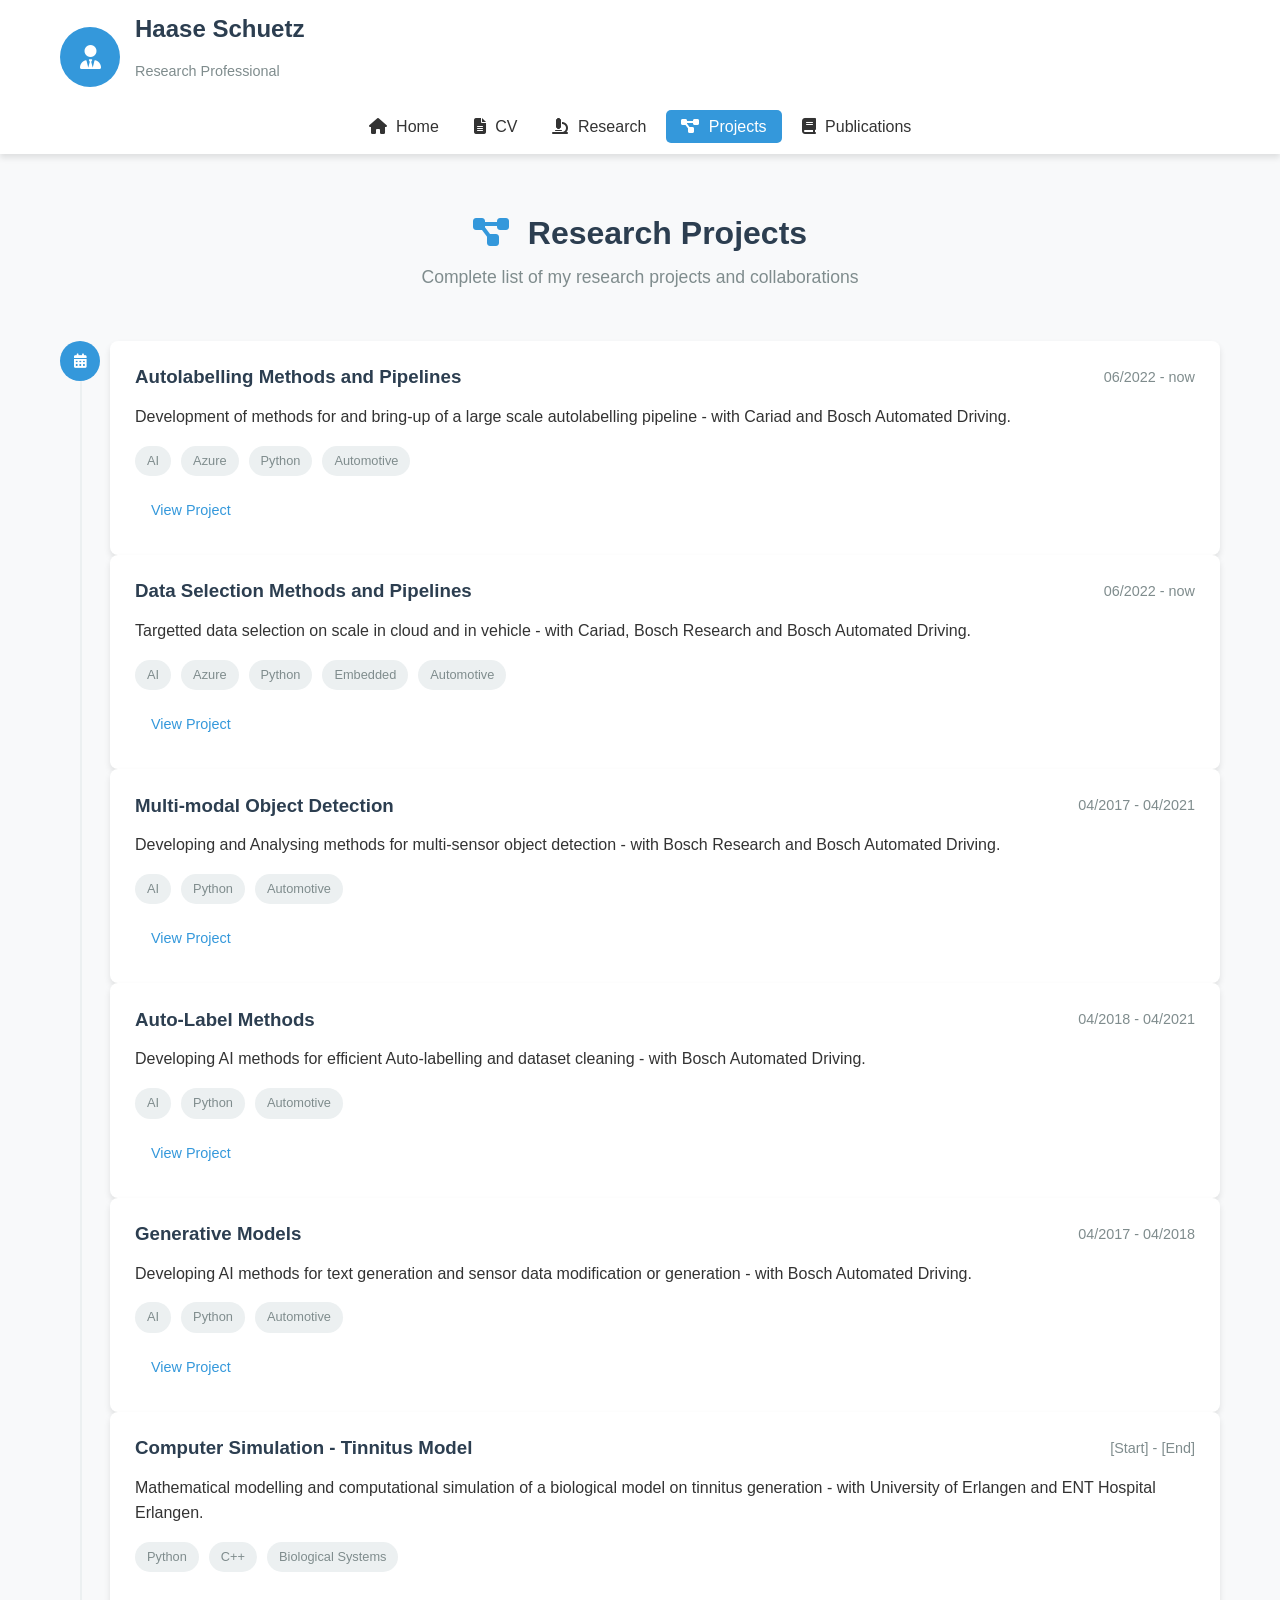
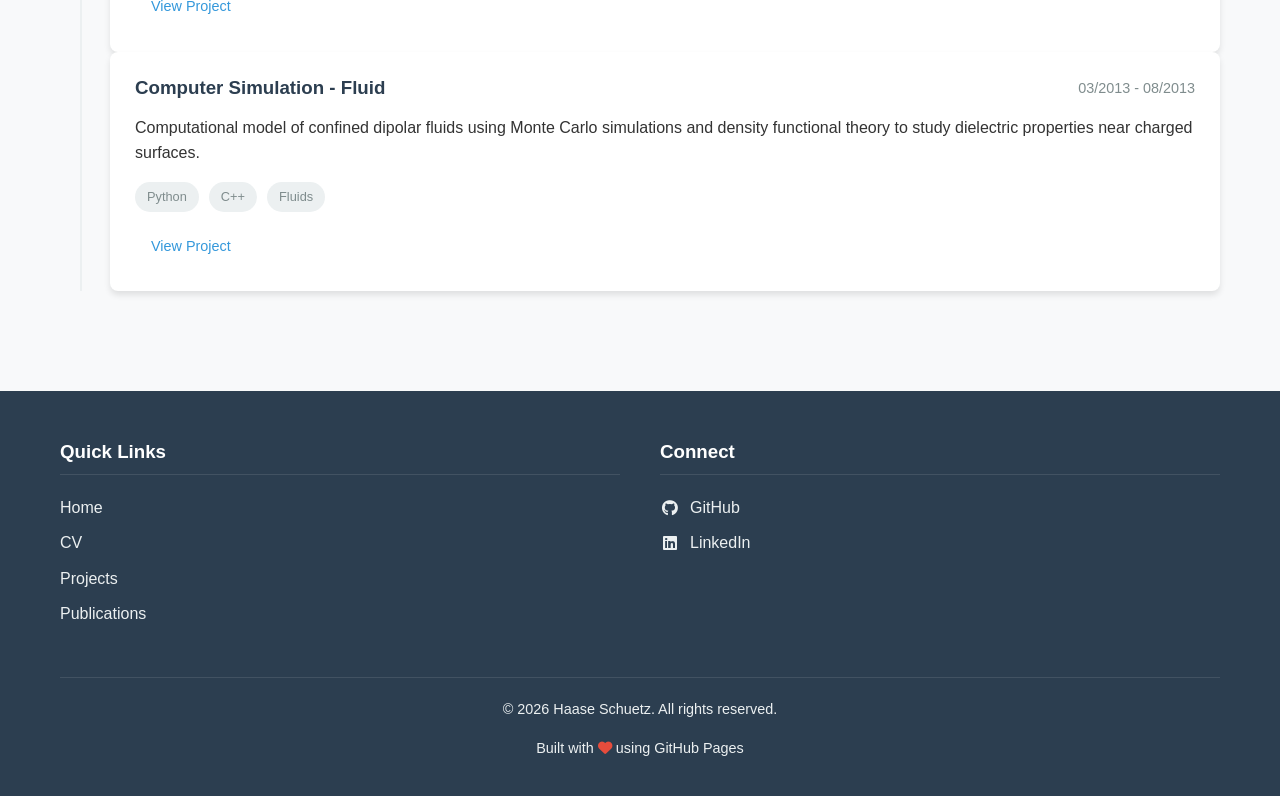
==== projects/index.html @ 861ae286 "Merge pull request #1 from HaaseSchuetz/HaaseSchuetz-patch-1 Update project date for Computer Simula" ====
<!DOCTYPE html>
<html lang="en">
<head>
    <meta charset="UTF-8">
    <meta name="viewport" content="width=device-width, initial-scale=1.0">
    <title>Research Projects | Haase Schuetz</title>
    <link rel="stylesheet" href="../css/style.css">
    <link rel="stylesheet" href="https://cdnjs.cloudflare.com/ajax/libs/font-awesome/6.4.0/css/all.min.css">
</head>
<body>
    <header class="header">
        <div class="container">
            <div class="profile">
                <div class="profile-image">
                    <i class="fas fa-user-tie"></i>
                </div>
                <div class="profile-info">
                    <h1 class="name">Haase Schuetz</h1>
                    <p class="title">Research Professional</p>
                </div>
            </div>
            <nav class="main-nav">
                <ul>
                    <li><a href="../index.html"><i class="fas fa-home"></i> Home</a></li>
                    <li><a href="../index.html#cv"><i class="fas fa-file-alt"></i> CV</a></li>
                    <li><a href="../index.html#research"><i class="fas fa-microscope"></i> Research</a></li>
                    <li><a href="../index.html#projects" class="active"><i class="fas fa-project-diagram"></i> Projects</a></li>
                    <li><a href="../publications.html"><i class="fas fa-book"></i> Publications</a></li>
                </ul>
            </nav>
        </div>
    </header>

    <main class="main-content">
        <section class="section">
            <div class="container">
                <div class="section-header">
                    <h2><i class="fas fa-project-diagram"></i> Research Projects</h2>
                    <p class="section-description">Complete list of my research projects and collaborations</p>
                </div>

                <div class="projects-timeline">
                    <!-- Add your projects here -->
                    <div class="timeline-item">
                        <div class="timeline-marker">
                            <i class="fas fa-calendar-alt"></i>
                        </div>
                        <div class="timeline-content">
                            <div class="timeline-header">
                                <h3>Autolabelling Methods and Pipelines</h3>
                                <span class="timeline-date">06/2022 - now</span>
                            </div>
                            <p>Development of methods for and bring-up of a large scale autolabelling pipeline - with Cariad and Bosch Automated Driving.</p>
                            <div class="project-tags">
                                <span class="tag">AI</span>
                                <span class="tag">Azure</span>
                                <span class="tag">Python</span>
                                <span class="tag">Automotive</span>
                            </div>
                            <a href="research/auto-labelling.html" class="btn btn-small">View Project</a>
                        </div>
                        <div class="timeline-content">
                            <div class="timeline-header">
                                <h3>Data Selection Methods and Pipelines</h3>
                                <span class="timeline-date">06/2022 - now</span>
                            </div>
                            <p>Targetted data selection on scale in cloud and in vehicle - with Cariad, Bosch Research and Bosch Automated Driving.</p>
                            <div class="project-tags">
                                <span class="tag">AI</span>
                                <span class="tag">Azure</span>
                                <span class="tag">Python</span>
                                <span class="tag">Embedded</span>
                                <span class="tag">Automotive</span>
                            </div>
                            <a href="research/auto-labelling.html" class="btn btn-small">View Project</a>
                        </div>
                        <div class="timeline-content">
                            <div class="timeline-header">
                                <h3>Multi-modal Object Detection</h3>
                                <span class="timeline-date">04/2017 - 04/2021</span>
                            </div>
                            <p>Developing and Analysing methods for multi-sensor object detection - with Bosch Research and Bosch Automated Driving.</p>
                            <div class="project-tags">
                                <span class="tag">AI</span>
                                <span class="tag">Python</span>
                                <span class="tag">Automotive</span>
                            </div>
                            <a href="research/multi-modal-sensor-fusion.html" class="btn btn-small">View Project</a>
                        </div>
                        <div class="timeline-content">
                            <div class="timeline-header">
                                <h3>Auto-Label Methods</h3>
                                <span class="timeline-date">04/2018 - 04/2021</span>
                            </div>
                            <p>Developing AI methods for efficient Auto-labelling and dataset cleaning - with Bosch Automated Driving.</p>
                            <div class="project-tags">
                                <span class="tag">AI</span>
                                <span class="tag">Python</span>
                                <span class="tag">Automotive</span>
                            </div>
                            <a href="research/multi-modal-sensor-fusion.html" class="btn btn-small">View Project</a>
                        </div>
                        <div class="timeline-content">
                            <div class="timeline-header">
                                <h3>Generative Models</h3>
                                <span class="timeline-date">04/2017 - 04/2018</span>
                            </div>
                            <p>Developing AI methods for text generation and sensor data modification or generation - with Bosch Automated Driving. </p>
                            <div class="project-tags">
                                <span class="tag">AI</span>
                                <span class="tag">Python</span>
                                <span class="tag">Automotive</span>
                            </div>
                            <a href="[slug].html" class="btn btn-small">View Project</a>
                        </div>
                        <div class="timeline-content">
                            <div class="timeline-header">
                                <h3>Computer Simulation - Tinnitus Model</h3>
                                <span class="timeline-date">[Start] - [End]</span>
                            </div>
                            <p>Mathematical modelling and computational simulation of a biological model on tinnitus generation - with University of Erlangen and ENT Hospital Erlangen.</p>
                            <div class="project-tags">
                                <span class="tag">Python</span>
                                <span class="tag">C++</span>
                                <span class="tag">Biological Systems</span>
                            </div>
                            <a href="[slug].html" class="btn btn-small">View Project</a>
                        </div>
                        <div class="timeline-content">
                            <div class="timeline-header">
                                <h3>Computer Simulation - Fluid</h3>
                                <span class="timeline-date">03/2013 - 08/2013</span>
                            </div>
                            <p>Computational model of confined dipolar fluids using Monte Carlo simulations and density functional theory to study dielectric properties near charged surfaces.</p>
                            <div class="project-tags">
                                <span class="tag">Python</span>
                                <span class="tag">C++</span>
                                <span class="tag">Fluids</span>
                            </div>
                            <a href="fluid-simulation.html" class="btn btn-small">View Project</a>
                        </div>
                    </div>
                </div>
            </div>
        </section>
    </main>

    <footer class="footer">
        <div class="container">
            <div class="footer-content">
                <div class="footer-section">
                    <h3>Quick Links</h3>
                    <ul>
                        <li><a href="../index.html">Home</a></li>
                        <li><a href="../index.html#cv">CV</a></li>
                        <li><a href="../index.html#projects">Projects</a></li>
                        <li><a href="../publications.html">Publications</a></li>
                    </ul>
                </div>
                <div class="footer-section">
                    <h3>Connect</h3>
                    <div class="social-links">
                        <a href="https://github.com/HaaseSchuetz" class="social-link">
                            <i class="fab fa-github"></i> GitHub
                        </a>
                        <a href="https://www.linkedin.com/in/christian-haase-schuetz/" class="social-link">
                            <i class="fab fa-linkedin"></i> LinkedIn
                        </a>
                    </div>
                </div>
            </div>
            <div class="footer-bottom">
                <p>&copy; 2026 Haase Schuetz. All rights reserved.</p>
                <p>Built with <i class="fas fa-heart"></i> using GitHub Pages</p>
            </div>
        </div>
    </footer>

    <script src="../js/main.js"></script>
</body>
</html>
---- css/style.css ----
/* ===== BASE STYLES ===== */
:root {
    --primary-color: #2c3e50;
    --secondary-color: #3498db;
    --accent-color: #e74c3c;
    --light-color: #ecf0f1;
    --dark-color: #2c3e50;
    --text-color: #333;
    --text-light: #7f8c8d;
    --success-color: #27ae60;
    --warning-color: #f39c12;
    --danger-color: #e74c3c;
    --shadow: 0 4px 6px rgba(0, 0, 0, 0.1);
    --transition: all 0.3s ease;
}

* {
    margin: 0;
    padding: 0;
    box-sizing: border-box;
}

html {
    scroll-behavior: smooth;
}

body {
    font-family: 'Segoe UI', Tahoma, Geneva, Verdana, sans-serif;
    line-height: 1.6;
    color: var(--text-color);
    background-color: #f8f9fa;
}

.container {
    width: 100%;
    max-width: 1200px;
    margin: 0 auto;
    padding: 0 20px;
}

h1, h2, h3, h4 {
    margin-bottom: 1rem;
    line-height: 1.2;
    color: var(--dark-color);
}

p {
    margin-bottom: 1rem;
}

a {
    text-decoration: none;
    color: var(--secondary-color);
    transition: var(--transition);
}

a:hover {
    color: var(--primary-color);
}

ul {
    list-style: none;
}

.btn {
    display: inline-block;
    padding: 10px 20px;
    border: none;
    border-radius: 5px;
    cursor: pointer;
    transition: var(--transition);
    font-weight: 500;
    text-align: center;
}

.btn-primary {
    background-color: var(--secondary-color);
    color: white;
}

.btn-primary:hover {
    background-color: #2980b9;
    transform: translateY(-2px);
}

.btn-secondary {
    background-color: var(--light-color);
    color: var(--dark-color);
    border: 1px solid #bdc3c7;
}

.btn-secondary:hover {
    background-color: #d5dbdb;
}

.btn-small {
    padding: 8px 16px;
    font-size: 0.9rem;
}

/* ===== HEADER ===== */
.header {
    background-color: white;
    box-shadow: var(--shadow);
    position: sticky;
    top: 0;
    z-index: 1000;
    padding: 15px 0;
}

.profile {
    display: flex;
    align-items: center;
    margin-bottom: 15px;
}

.profile-image {
    width: 60px;
    height: 60px;
    background-color: var(--secondary-color);
    border-radius: 50%;
    display: flex;
    align-items: center;
    justify-content: center;
    color: white;
    font-size: 1.5rem;
    margin-right: 15px;
}

.profile-info .name {
    font-size: 1.5rem;
    color: var(--dark-color);
}

.profile-info .title {
    color: var(--text-light);
    font-size: 0.9rem;
}

.main-nav ul {
    display: flex;
    justify-content: center;
    flex-wrap: wrap;
    gap: 5px;
}

.main-nav a {
    padding: 8px 15px;
    color: var(--text-color);
    border-radius: 5px;
    transition: var(--transition);
}

.main-nav a:hover, .main-nav a.active {
    background-color: var(--secondary-color);
    color: white;
}

.main-nav i {
    margin-right: 5px;
}

/* ===== HERO SECTION ===== */
.hero {
    background: linear-gradient(135deg, var(--primary-color), var(--secondary-color));
    color: white;
    padding: 80px 0;
    margin-top: 20px;
    border-radius: 10px;
    margin-bottom: 40px;
}

.hero .container {
    display: grid;
    grid-template-columns: 1fr 1fr;
    gap: 40px;
    align-items: center;
}

.hero-content h2 {
    font-size: 2.5rem;
    margin-bottom: 15px;
    color: white;
}

.hero-content .subtitle {
    font-size: 1.2rem;
    margin-bottom: 20px;
    opacity: 0.9;
}

.hero-text p {
    font-size: 1.1rem;
    margin-bottom: 25px;
    line-height: 1.8;
}

.cta-buttons {
    display: flex;
    gap: 15px;
}

.hero-image {
    display: flex;
    justify-content: center;
    align-items: center;
}

.research-illustration {
    font-size: 4rem;
    opacity: 0.8;
}

/* ===== SECTIONS ===== */
.section {
    padding: 60px 0;
}

.section-header {
    text-align: center;
    margin-bottom: 50px;
}

.section-header h2 {
    font-size: 2rem;
    margin-bottom: 10px;
    color: var(--dark-color);
}

.section-header h2 i {
    margin-right: 10px;
    color: var(--secondary-color);
}

.section-description {
    color: var(--text-light);
    font-size: 1.1rem;
}

/* ===== CV SECTION ===== */
.cv-content {
    display: grid;
    grid-template-columns: 300px 1fr;
    gap: 30px;
}

.cv-card {
    background: white;
    border-radius: 8px;
    padding: 25px;
    margin-bottom: 20px;
    box-shadow: var(--shadow);
}

.cv-card h3 {
    margin-bottom: 20px;
    padding-bottom: 10px;
    border-bottom: 2px solid var(--light-color);
    color: var(--primary-color);
}

.cv-card h3 i {
    margin-right: 8px;
}

.education-item {
    margin-bottom: 20px;
    padding-bottom: 20px;
    border-bottom: 1px solid #eee;
}

.education-item:last-child {
    border-bottom: none;
    margin-bottom: 0;
    padding-bottom: 0;
}

.education-item h4 {
    color: var(--secondary-color);
    margin-bottom: 5px;
}

.institution, .year {
    color: var(--text-light);
    font-size: 0.9rem;
    margin-bottom: 5px;
}

.awards-list li, .skills-list li {
    margin-bottom: 10px;
    padding-left: 15px;
    position: relative;
}

.awards-list li:before, .skills-list li:before {
    content: "•";
    color: var(--secondary-color);
    position: absolute;
    left: 0;
}

.experience-item {
    margin-bottom: 25px;
}

.experience-header {
    display: flex;
    justify-content: space-between;
    align-items: center;
    margin-bottom: 10px;
    flex-wrap: wrap;
}

.experience-header h4 {
    color: var(--primary-color);
    margin-bottom: 0;
}

.company, .duration {
    color: var(--text-light);
    font-size: 0.9rem;
    margin-left: 10px;
}

.responsibilities {
    padding-left: 20px;
}

.responsibilities li {
    margin-bottom: 8px;
    position: relative;
}

.responsibilities li:before {
    content: "•";
    color: var(--secondary-color);
    position: absolute;
    left: -15px;
}

.skill-item {
    margin-bottom: 15px;
}

.skill-name {
    display: block;
    margin-bottom: 5px;
    font-weight: 500;
}

.skill-bar {
    height: 8px;
    background-color: #ecf0f1;
    border-radius: 4px;
    overflow: hidden;
}

.skill-level {
    height: 100%;
    background-color: var(--secondary-color);
    border-radius: 4px;
}

.download-cv {
    text-align: center;
    margin-top: 30px;
}

/* ===== RESEARCH SECTION ===== */
.research-grid {
    display: grid;
    grid-template-columns: repeat(auto-fit, minmax(280px, 1fr));
    gap: 25px;
}

.research-card {
    background: white;
    border-radius: 8px;
    padding: 30px;
    text-align: center;
    box-shadow: var(--shadow);
    transition: var(--transition);
}

.research-card:hover {
    transform: translateY(-5px);
    box-shadow: 0 10px 20px rgba(0, 0, 0, 0.1);
}

.research-icon {
    font-size: 2.5rem;
    color: var(--secondary-color);
    margin-bottom: 15px;
}

.research-card h3 {
    margin-bottom: 15px;
    color: var(--primary-color);
}

.research-card p {
    margin-bottom: 20px;
    color: var(--text-light);
}

/* ===== PROJECTS SECTION ===== */
.projects-timeline {
    position: relative;
    padding-left: 50px;
}

.projects-timeline:before {
    content: "";
    position: absolute;
    left: 20px;
    top: 0;
    bottom: 0;
    width: 2px;
    background-color: var(--light-color);
}

.timeline-item {
    position: relative;
    margin-bottom: 40px;
}

.timeline-marker {
    position: absolute;
    left: -50px;
    top: 0;
    width: 40px;
    height: 40px;
    background-color: var(--secondary-color);
    border-radius: 50%;
    display: flex;
    align-items: center;
    justify-content: center;
    color: white;
    font-size: 0.9rem;
}

.timeline-content {
    background: white;
    padding: 25px;
    border-radius: 8px;
    box-shadow: var(--shadow);
}

.timeline-header {
    display: flex;
    justify-content: space-between;
    align-items: center;
    margin-bottom: 15px;
    flex-wrap: wrap;
}

.timeline-header h3 {
    color: var(--primary-color);
    margin-bottom: 0;
}

.timeline-date {
    color: var(--text-light);
    font-size: 0.9rem;
}

.project-tags {
    display: flex;
    gap: 10px;
    margin: 15px 0;
    flex-wrap: wrap;
}

.tag {
    background-color: var(--light-color);
    color: var(--text-light);
    padding: 5px 12px;
    border-radius: 20px;
    font-size: 0.8rem;
}

/* ===== PUBLICATIONS SECTION ===== */
.publications-list {
    max-width: 800px;
    margin: 0 auto;
}

.publication-item {
    background: white;
    padding: 25px;
    margin-bottom: 20px;
    border-radius: 8px;
    box-shadow: var(--shadow);
}

.publication-citation {
    display: flex;
    justify-content: space-between;
    margin-bottom: 10px;
    font-size: 0.9rem;
}

.publication-authors {
    font-weight: 600;
    color: var(--primary-color);
}

.publication-year {
    color: var(--text-light);
}

.publication-title {
    color: var(--secondary-color);
    margin-bottom: 10px;
}

.publication-journal {
    color: var(--text-light);
    font-size: 0.9rem;
    margin-bottom: 15px;
}

.publication-links {
    display: flex;
    gap: 15px;
}

.publication-link {
    color: var(--text-light);
    font-size: 0.9rem;
    transition: var(--transition);
}

.publication-link:hover {
    color: var(--secondary-color);
}

.publication-link i {
    margin-right: 5px;
}

.view-all-publications {
    text-align: center;
    margin-top: 30px;
}

/* ===== REFERENCES SECTION ===== */
.references-grid {
    display: grid;
    grid-template-columns: repeat(auto-fit, minmax(300px, 1fr));
    gap: 25px;
}

.reference-card {
    background: white;
    padding: 25px;
    border-radius: 8px;
    box-shadow: var(--shadow);
}

.reference-header {
    margin-bottom: 15px;
    padding-bottom: 15px;
    border-bottom: 1px solid #eee;
}

.reference-header h3 {
    color: var(--primary-color);
    margin-bottom: 5px;
}

.reference-title, .reference-institution {
    color: var(--text-light);
    font-size: 0.9rem;
    margin-bottom: 3px;
}

.reference-description {
    color: var(--text-light);
    margin-bottom: 15px;
    font-size: 0.95rem;
}

.reference-contact p {
    color: var(--text-light);
    font-size: 0.9rem;
    margin-bottom: 8px;
}

.reference-contact i {
    margin-right: 8px;
    color: var(--secondary-color);
}

/* ===== CONTACT SECTION ===== */
.contact-content {
    display: grid;
    grid-template-columns: 1fr 1fr;
    gap: 40px;
}

.contact-info {
    display: grid;
    grid-template-columns: 1fr 1fr;
    gap: 20px;
}

.contact-card {
    background: white;
    padding: 25px;
    border-radius: 8px;
    box-shadow: var(--shadow);
    text-align: center;
}

.contact-card h3 {
    color: var(--primary-color);
    margin-bottom: 15px;
}

.contact-card h3 i {
    margin-right: 8px;
}

.contact-card p {
    color: var(--text-light);
    margin-bottom: 0;
}

.contact-card a {
    color: var(--secondary-color);
}

.contact-form {
    background: white;
    padding: 30px;
    border-radius: 8px;
    box-shadow: var(--shadow);
}

.form-group {
    margin-bottom: 20px;
}

.form-group label {
    display: block;
    margin-bottom: 8px;
    color: var(--dark-color);
    font-weight: 500;
}

.form-group input,
.form-group textarea {
    width: 100%;
    padding: 12px;
    border: 1px solid #ddd;
    border-radius: 5px;
    font-family: inherit;
    font-size: 1rem;
    transition: var(--transition);
}

.form-group input:focus,
.form-group textarea:focus {
    outline: none;
    border-color: var(--secondary-color);
    box-shadow: 0 0 0 2px rgba(52, 152, 219, 0.2);
}

.form-group textarea {
    resize: vertical;
    min-height: 120px;
}

button[type="submit"] {
    width: 100%;
    padding: 12px;
}

/* ===== FOOTER ===== */
.footer {
    background-color: var(--dark-color);
    color: white;
    padding: 50px 0 20px;
}

.footer-content {
    display: grid;
    grid-template-columns: repeat(auto-fit, minmax(200px, 1fr));
    gap: 40px;
    margin-bottom: 40px;
}

.footer-section h3 {
    color: white;
    margin-bottom: 20px;
    padding-bottom: 10px;
    border-bottom: 1px solid rgba(255, 255, 255, 0.1);
}

.footer-section ul {
    margin-bottom: 0;
}

.footer-section li {
    margin-bottom: 10px;
}

.footer-section a {
    color: var(--light-color);
    transition: var(--transition);
}

.footer-section a:hover {
    color: var(--secondary-color);
}

.social-links {
    display: flex;
    flex-direction: column;
    gap: 10px;
}

.social-link {
    display: flex;
    align-items: center;
    color: var(--light-color);
    transition: var(--transition);
}

.social-link:hover {
    color: var(--secondary-color);
}

.social-link i {
    margin-right: 10px;
    width: 20px;
    text-align: center;
}

.footer-bottom {
    text-align: center;
    padding-top: 20px;
    border-top: 1px solid rgba(255, 255, 255, 0.1);
    color: var(--light-color);
    font-size: 0.9rem;
}

.footer-bottom i {
    color: var(--accent-color);
}

/* ===== RESPONSIVE DESIGN ===== */
@media (max-width: 768px) {
    .hero .container {
        grid-template-columns: 1fr;
        text-align: center;
    }

    .hero-content h2 {
        font-size: 2rem;
    }

    .cta-buttons {
        justify-content: center;
    }

    .cv-content {
        grid-template-columns: 1fr;
    }

    .contact-content {
        grid-template-columns: 1fr;
    }

    .contact-info {
        grid-template-columns: 1fr;
    }

    .main-nav ul {
        justify-content: center;
    }

    .main-nav a {
        padding: 6px 10px;
        font-size: 0.9rem;
    }
}

@media (max-width: 480px) {
    .hero .container {
        padding: 0 15px;
    }

    .hero-content h2 {
        font-size: 1.8rem;
    }

    .section-header h2 {
        font-size: 1.8rem;
    }

    .research-grid {
        grid-template-columns: 1fr;
    }

    .projects-timeline {
        padding-left: 30px;
    }

    .timeline-marker {
        left: -30px;
        width: 30px;
        height: 30px;
        font-size: 0.8rem;
    }
}
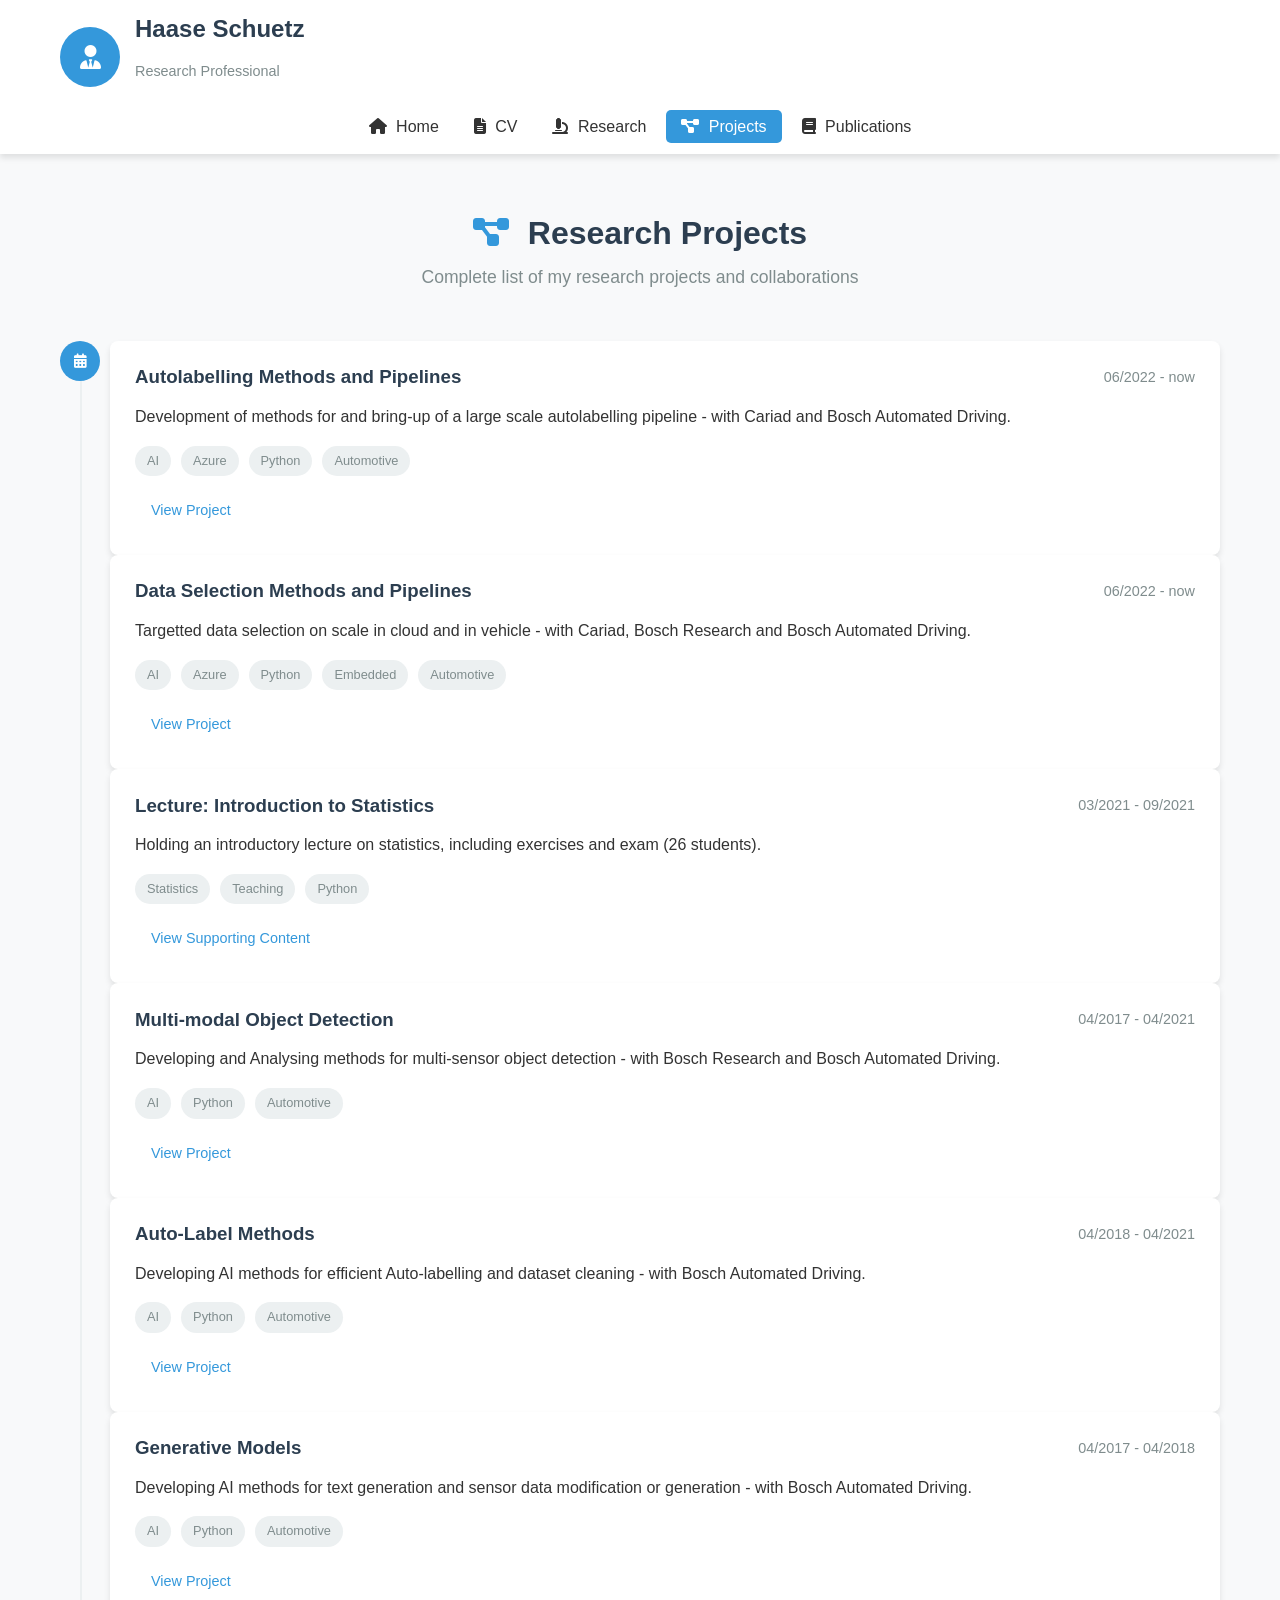
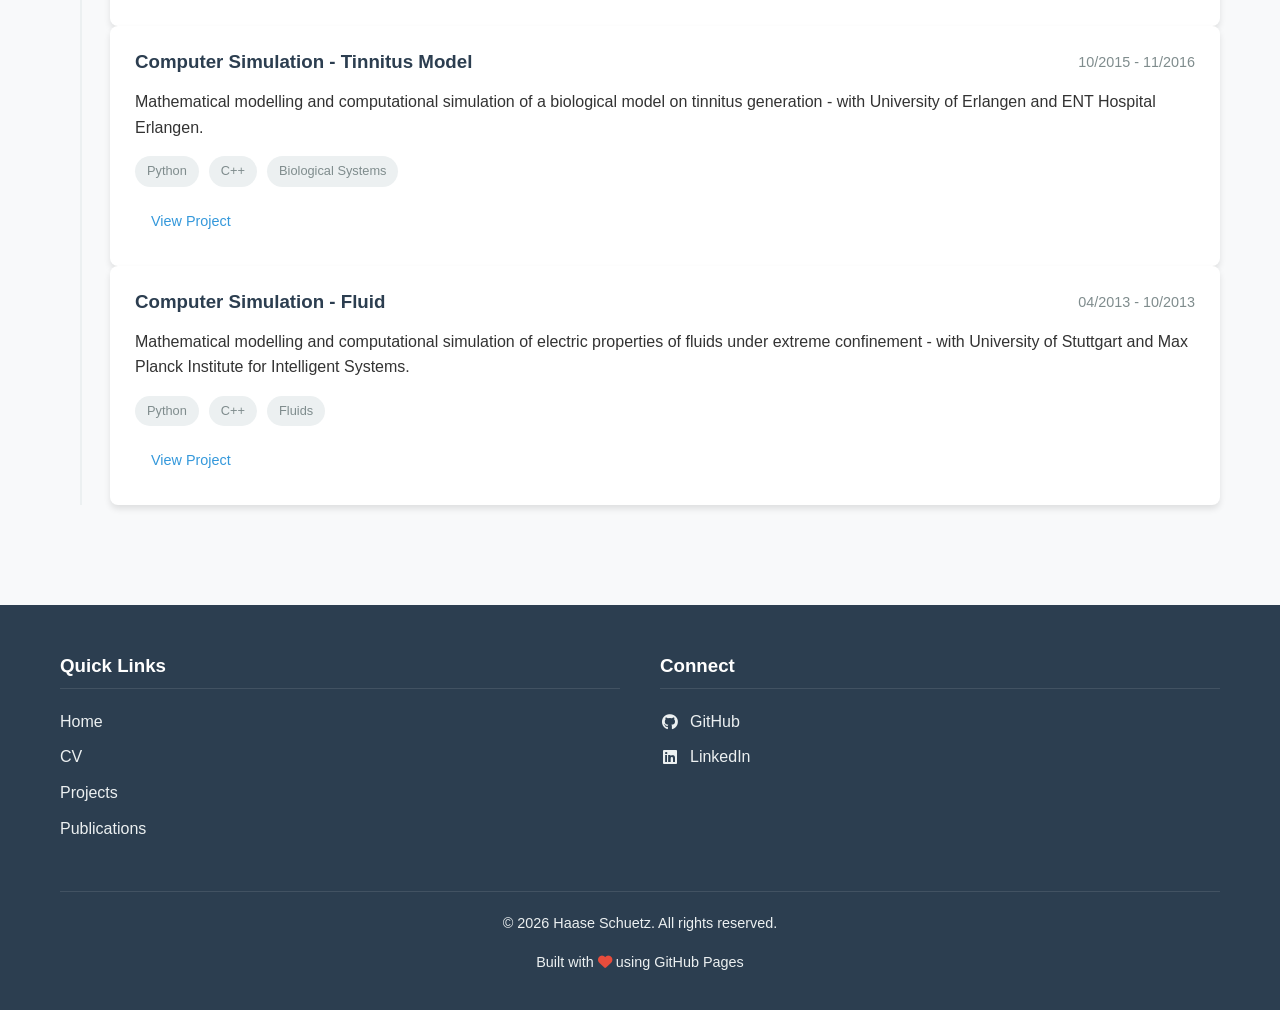
==== commit b20b4224: "Fix project links and add statistics lecture section Updated project links to use relative paths and" ====
--- a/projects/index.html
+++ b/projects/index.html
@@ -57,7 +57,7 @@
                                 <span class="tag">Python</span>
                                 <span class="tag">Automotive</span>
                             </div>
-                            <a href="research/auto-labelling.html" class="btn btn-small">View Project</a>
+                            <a href="../research/auto-labelling.html" class="btn btn-small">View Project</a>
                         </div>
                         <div class="timeline-content">
                             <div class="timeline-header">
@@ -72,7 +72,20 @@
                                 <span class="tag">Embedded</span>
                                 <span class="tag">Automotive</span>
                             </div>
-                            <a href="research/auto-labelling.html" class="btn btn-small">View Project</a>
+                            <a href="../research/auto-labelling.html" class="btn btn-small">View Project</a>
+                        </div>
+                        <div class="timeline-content">
+                            <div class="timeline-header">
+                                <h3>Lecture: Introduction to Statistics</h3>
+                                <span class="timeline-date">03/2021 - 09/2021</span>
+                            </div>
+                            <p>Holding an introductory lecture on statistics, including exercises and exam (26 students).</p>
+                            <div class="project-tags">
+                                <span class="tag">Statistics</span>
+                                <span class="tag">Teaching</span>
+                                <span class="tag">Python</span>
+                            </div>
+                            <a href="https://github.com/HaaseSchuetz/2021-statistics-lecture" class="btn btn-small">View Supporting Content</a>
                         </div>
                         <div class="timeline-content">
                             <div class="timeline-header">
@@ -85,7 +98,7 @@
                                 <span class="tag">Python</span>
                                 <span class="tag">Automotive</span>
                             </div>
-                            <a href="research/multi-modal-sensor-fusion.html" class="btn btn-small">View Project</a>
+                            <a href="../research/multi-modal-sensor-fusion.html" class="btn btn-small">View Project</a>
                         </div>
                         <div class="timeline-content">
                             <div class="timeline-header">
@@ -98,7 +111,7 @@
                                 <span class="tag">Python</span>
                                 <span class="tag">Automotive</span>
                             </div>
-                            <a href="research/multi-modal-sensor-fusion.html" class="btn btn-small">View Project</a>
+                            <a href="../research/multi-modal-sensor-fusion.html" class="btn btn-small">View Project</a>
                         </div>
                         <div class="timeline-content">
                             <div class="timeline-header">
@@ -116,7 +129,7 @@
                         <div class="timeline-content">
                             <div class="timeline-header">
                                 <h3>Computer Simulation - Tinnitus Model</h3>
-                                <span class="timeline-date">[Start] - [End]</span>
+                                <span class="timeline-date">10/2015 - 11/2016</span>
                             </div>
                             <p>Mathematical modelling and computational simulation of a biological model on tinnitus generation - with University of Erlangen and ENT Hospital Erlangen.</p>
                             <div class="project-tags">
@@ -129,9 +142,9 @@
                         <div class="timeline-content">
                             <div class="timeline-header">
                                 <h3>Computer Simulation - Fluid</h3>
-                                <span class="timeline-date">03/2013 - 08/2013</span>
+                                <span class="timeline-date">04/2013 - 10/2013</span>
                             </div>
-                            <p>Computational model of confined dipolar fluids using Monte Carlo simulations and density functional theory to study dielectric properties near charged surfaces.</p>
+                            <p>Mathematical modelling and computational simulation of electric properties of fluids under extreme confinement - with University of Stuttgart and Max Planck Institute for Intelligent Systems.</p>
                             <div class="project-tags">
                                 <span class="tag">Python</span>
                                 <span class="tag">C++</span>
@@ -178,4 +191,4 @@
 
     <script src="../js/main.js"></script>
 </body>
-</html>+</html>
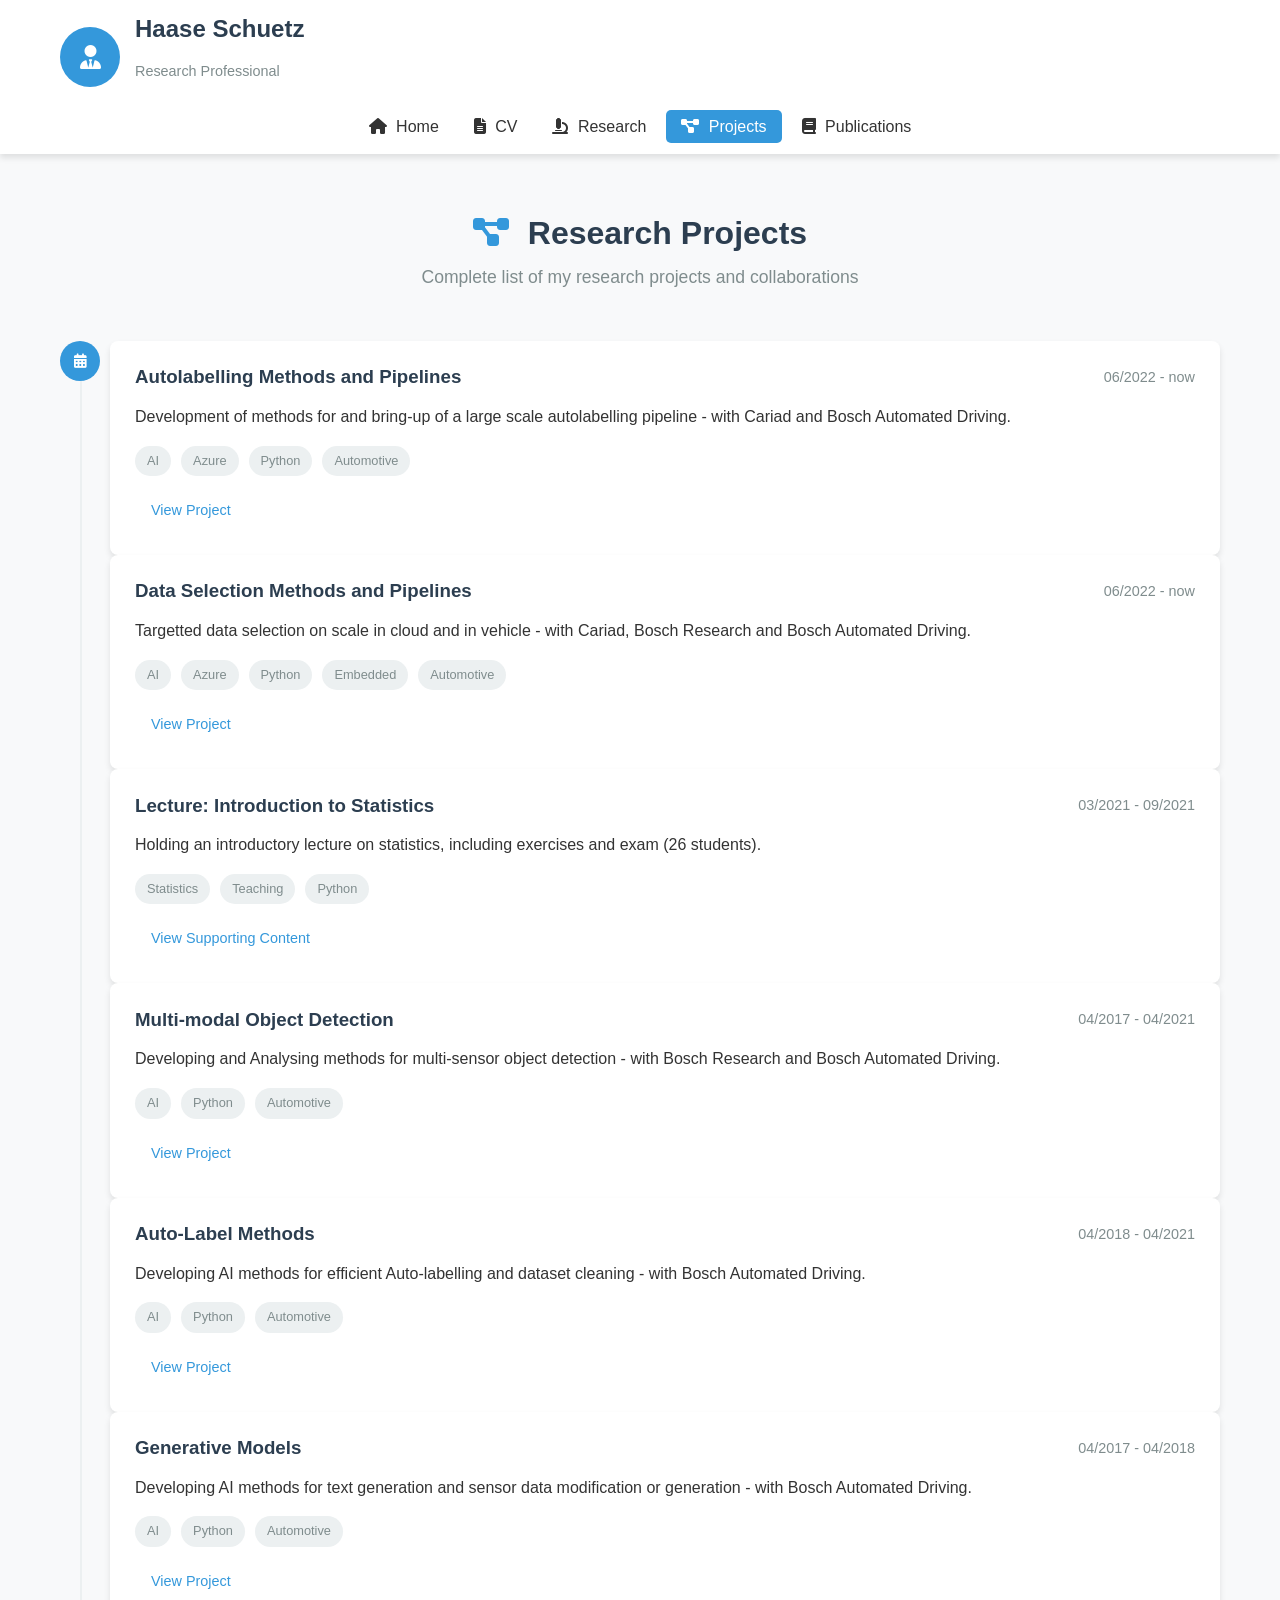
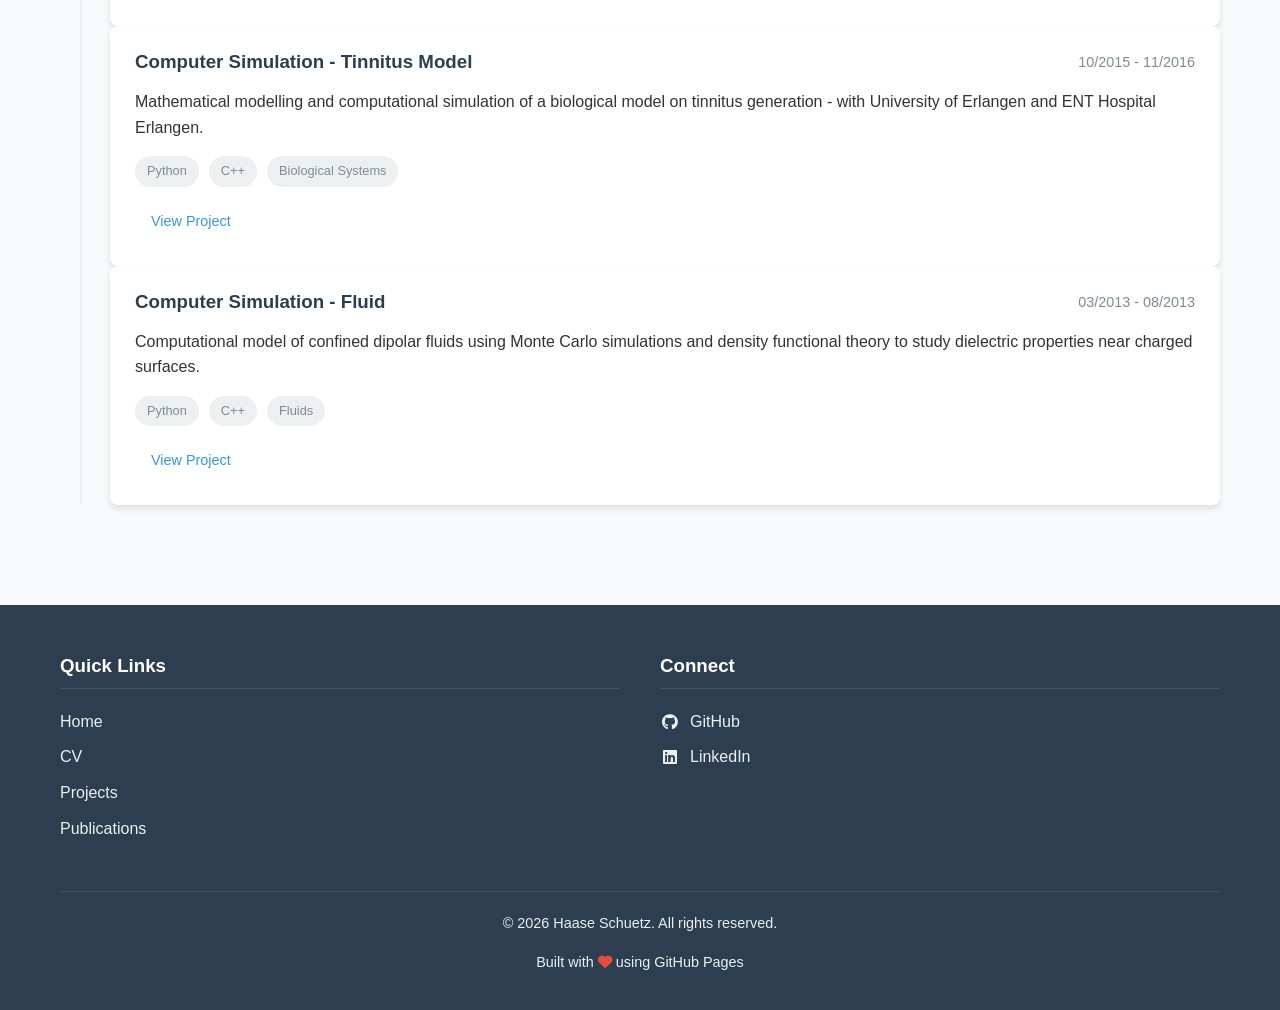
==== commit e1919c2f: "Merge pull request #2 from HaaseSchuetz/feature/update-projects Fix project links and add statistics" ====
--- a/projects/index.html
+++ b/projects/index.html
@@ -142,9 +142,9 @@
                         <div class="timeline-content">
                             <div class="timeline-header">
                                 <h3>Computer Simulation - Fluid</h3>
-                                <span class="timeline-date">04/2013 - 10/2013</span>
+                                <span class="timeline-date">03/2013 - 08/2013</span>
                             </div>
-                            <p>Mathematical modelling and computational simulation of electric properties of fluids under extreme confinement - with University of Stuttgart and Max Planck Institute for Intelligent Systems.</p>
+                            <p>Computational model of confined dipolar fluids using Monte Carlo simulations and density functional theory to study dielectric properties near charged surfaces.</p>
                             <div class="project-tags">
                                 <span class="tag">Python</span>
                                 <span class="tag">C++</span>
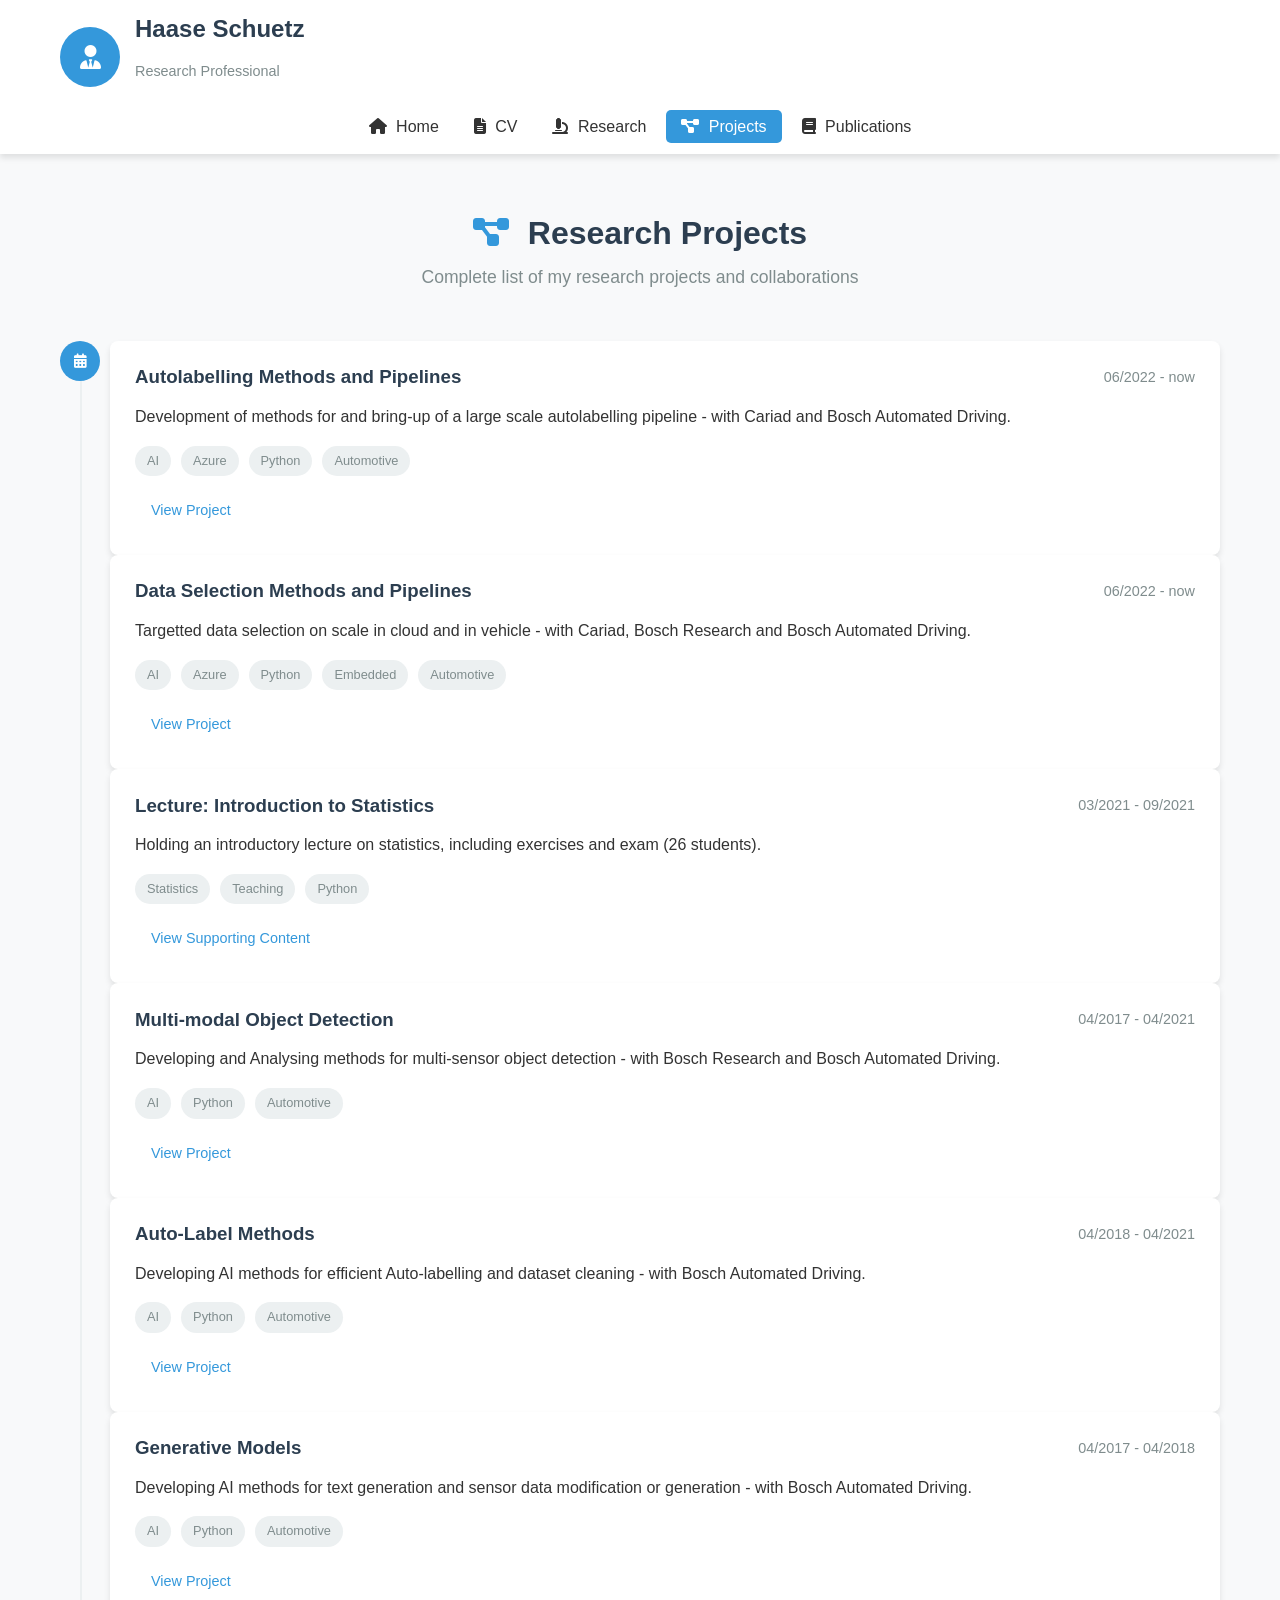
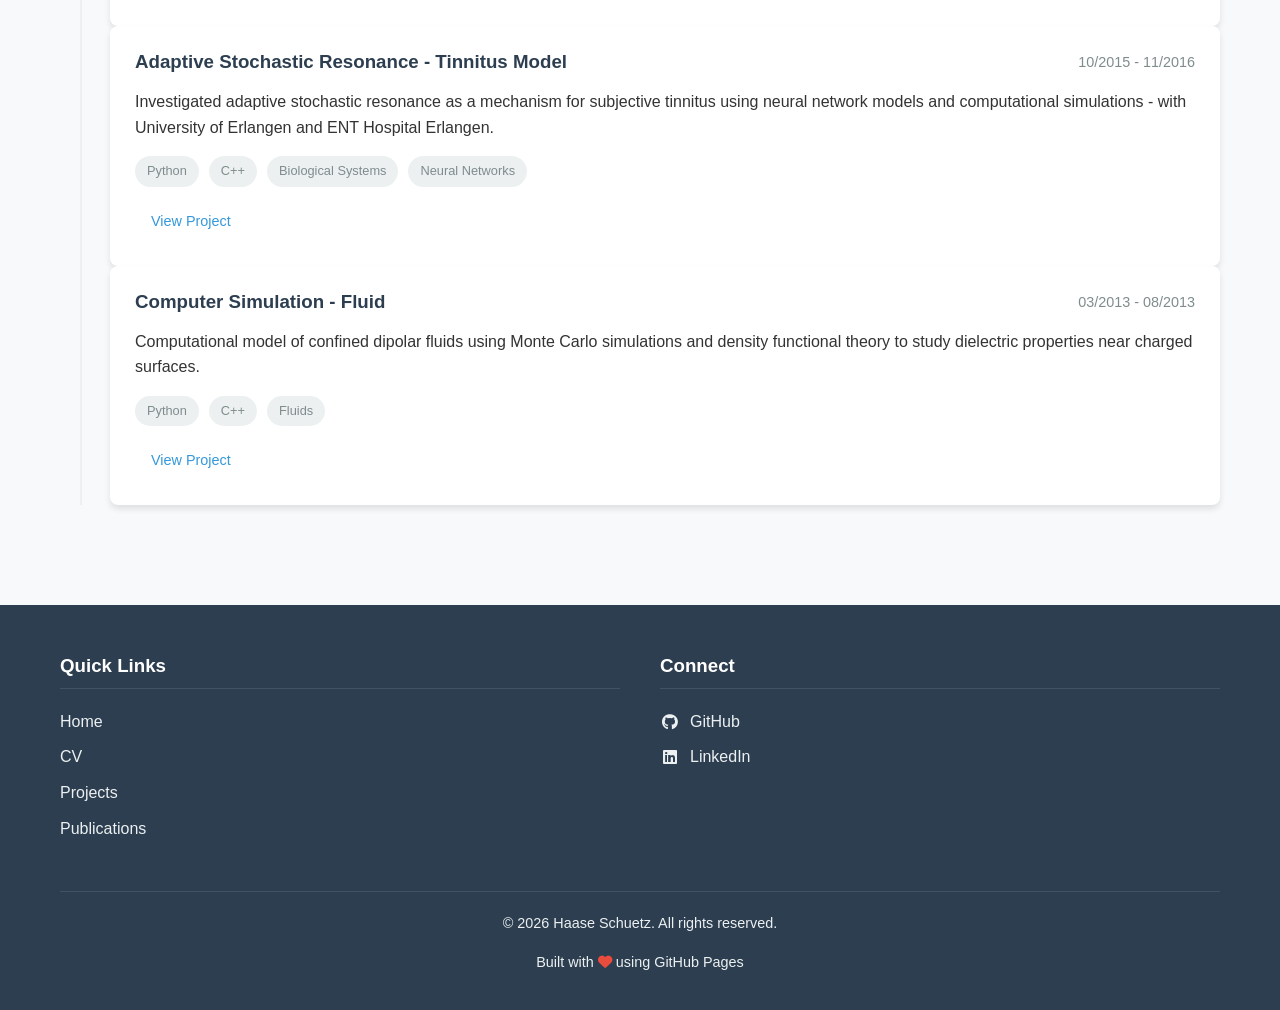
==== commit c611ca0d: "Update tinnitus model project description in index" ====
--- a/projects/index.html
+++ b/projects/index.html
@@ -128,16 +128,17 @@
                         </div>
                         <div class="timeline-content">
                             <div class="timeline-header">
-                                <h3>Computer Simulation - Tinnitus Model</h3>
+                                <h3>Adaptive Stochastic Resonance - Tinnitus Model</h3>
                                 <span class="timeline-date">10/2015 - 11/2016</span>
                             </div>
-                            <p>Mathematical modelling and computational simulation of a biological model on tinnitus generation - with University of Erlangen and ENT Hospital Erlangen.</p>
+                            <p>Investigated adaptive stochastic resonance as a mechanism for subjective tinnitus using neural network models and computational simulations - with University of Erlangen and ENT Hospital Erlangen.</p>
                             <div class="project-tags">
                                 <span class="tag">Python</span>
                                 <span class="tag">C++</span>
                                 <span class="tag">Biological Systems</span>
+                                <span class="tag">Neural Networks</span>
                             </div>
-                            <a href="[slug].html" class="btn btn-small">View Project</a>
+                            <a href="tinnitus-simulation.html" class="btn btn-small">View Project</a>
                         </div>
                         <div class="timeline-content">
                             <div class="timeline-header">
@@ -191,4 +192,4 @@
 
     <script src="../js/main.js"></script>
 </body>
-</html>
+</html>
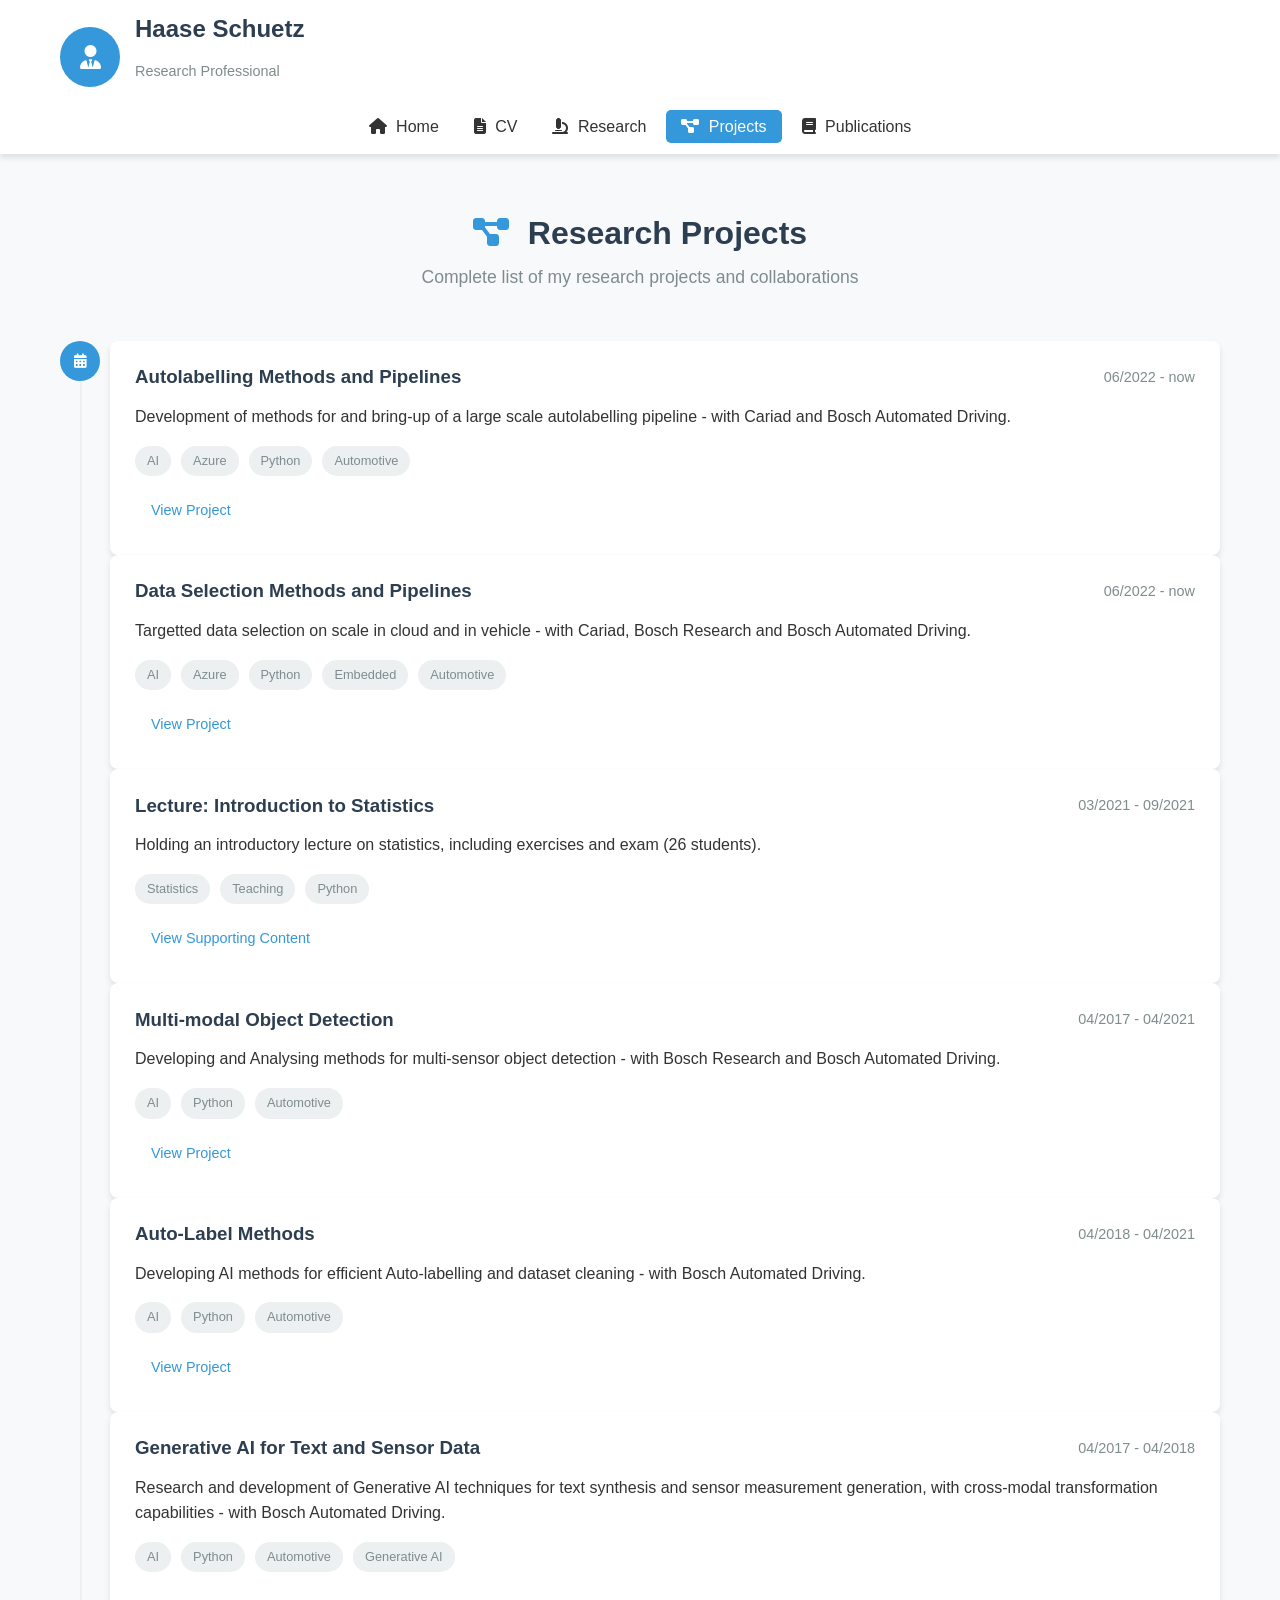
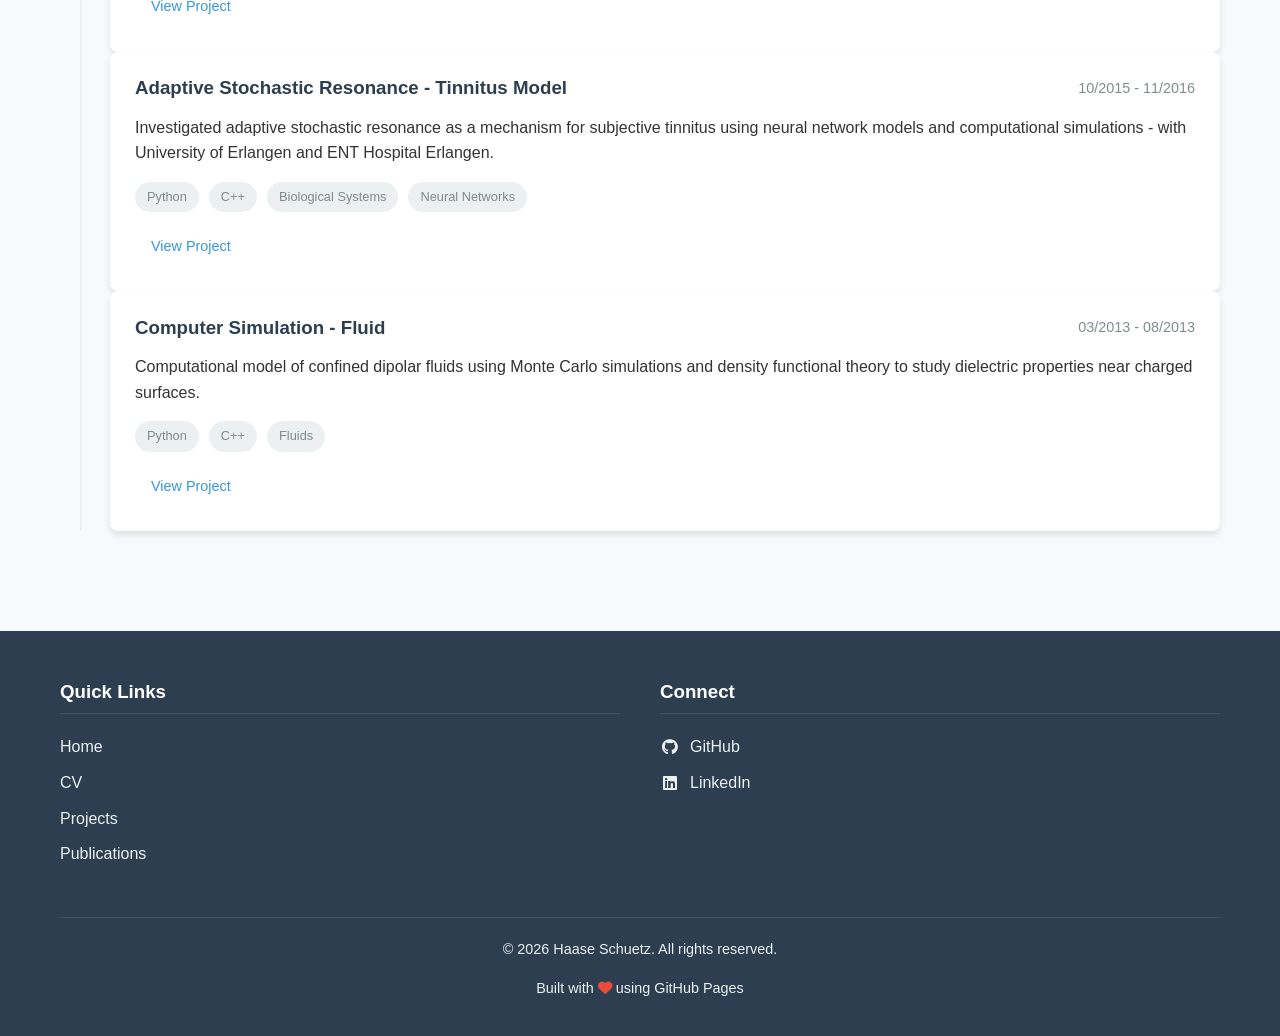
==== commit 60e28c7e: "Link Generative AI project to its detail page" ====
--- a/projects/index.html
+++ b/projects/index.html
@@ -115,16 +115,17 @@
                         </div>
                         <div class="timeline-content">
                             <div class="timeline-header">
-                                <h3>Generative Models</h3>
+                                <h3>Generative AI for Text and Sensor Data</h3>
                                 <span class="timeline-date">04/2017 - 04/2018</span>
                             </div>
-                            <p>Developing AI methods for text generation and sensor data modification or generation - with Bosch Automated Driving. </p>
+                            <p>Research and development of Generative AI techniques for text synthesis and sensor measurement generation, with cross-modal transformation capabilities - with Bosch Automated Driving.</p>
                             <div class="project-tags">
                                 <span class="tag">AI</span>
                                 <span class="tag">Python</span>
                                 <span class="tag">Automotive</span>
+                                <span class="tag">Generative AI</span>
                             </div>
-                            <a href="[slug].html" class="btn btn-small">View Project</a>
+                            <a href="gen-ai.html" class="btn btn-small">View Project</a>
                         </div>
                         <div class="timeline-content">
                             <div class="timeline-header">
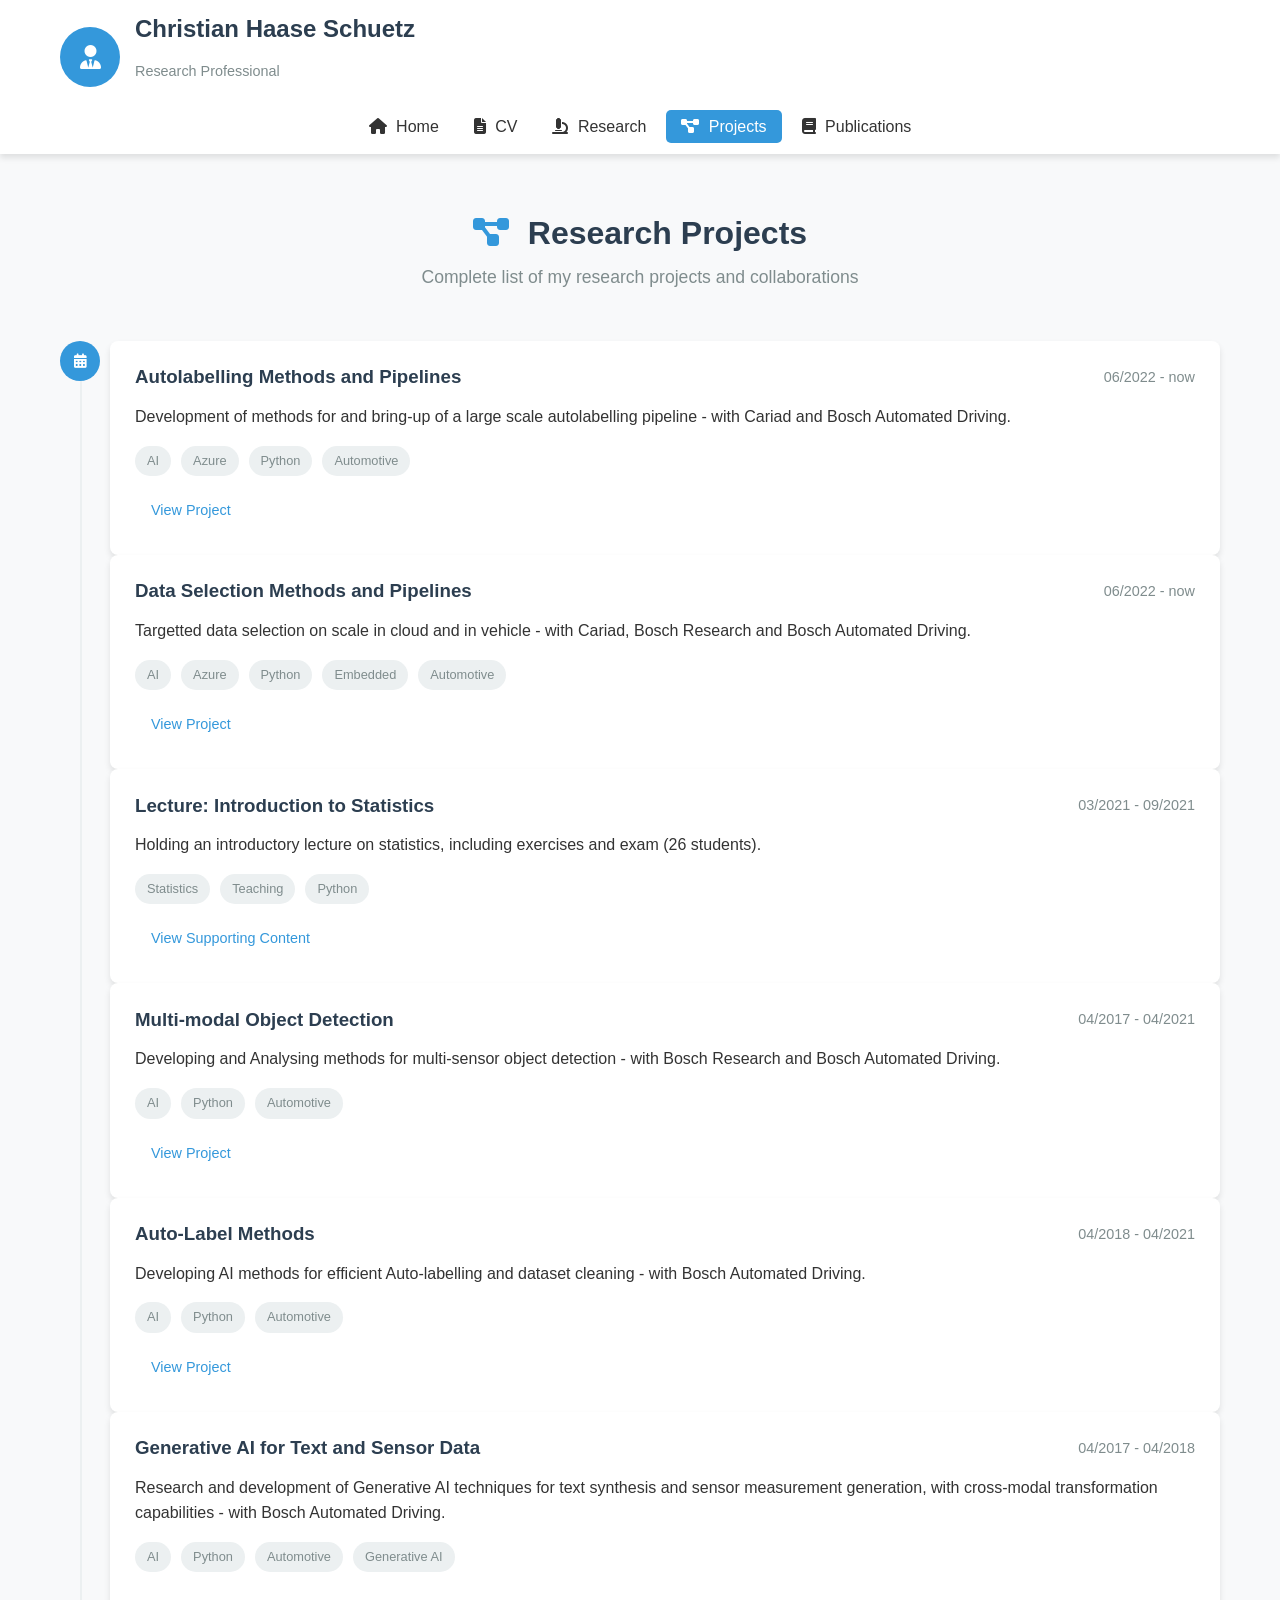
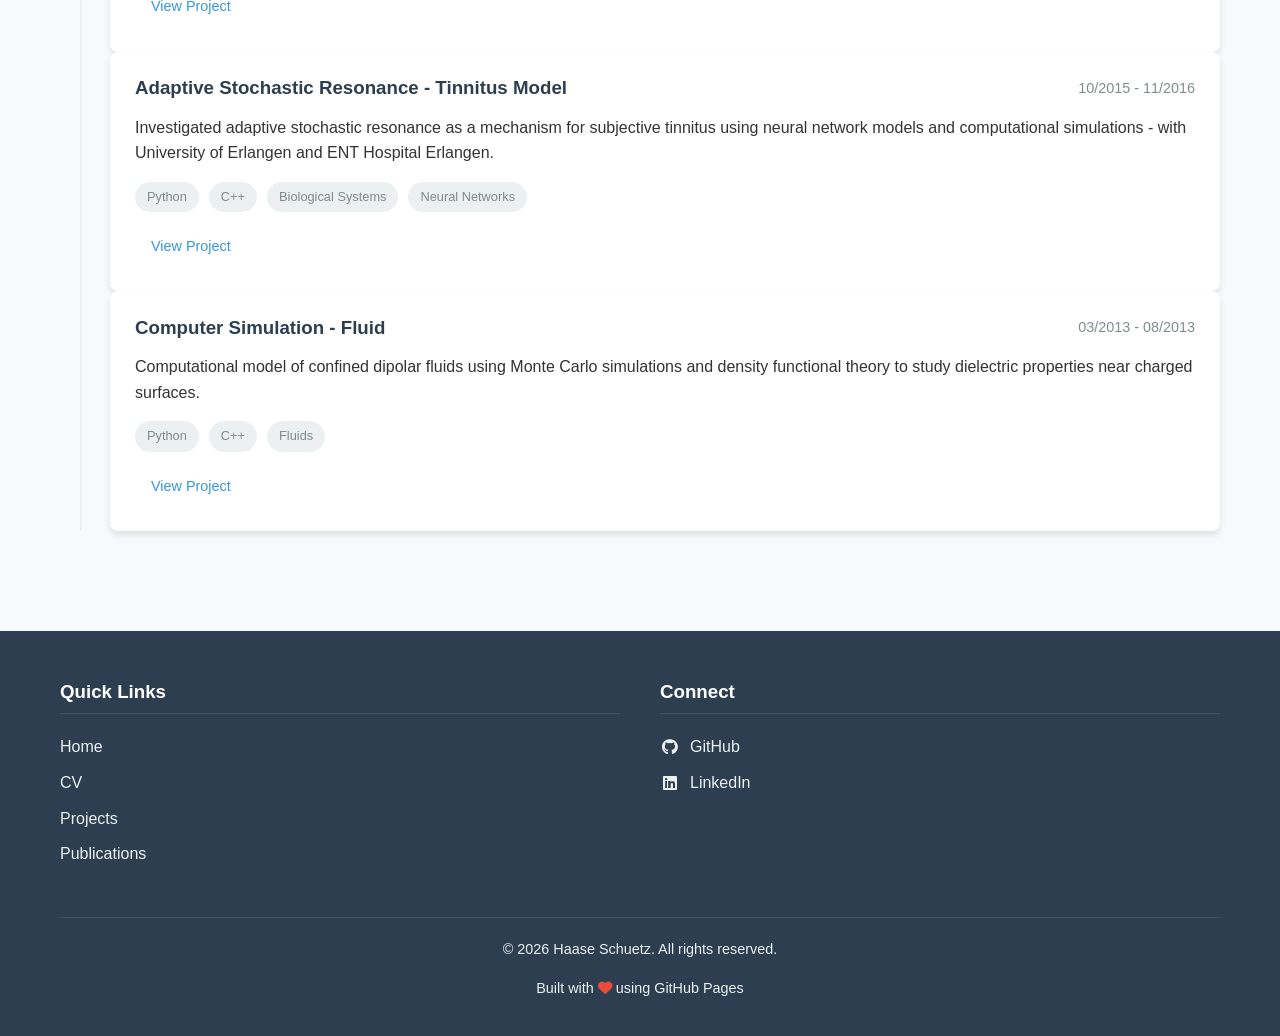
==== commit e55d5d17: "Update index.html" ====
--- a/projects/index.html
+++ b/projects/index.html
@@ -3,7 +3,7 @@
 <head>
     <meta charset="UTF-8">
     <meta name="viewport" content="width=device-width, initial-scale=1.0">
-    <title>Research Projects | Haase Schuetz</title>
+    <title>Research Projects | Christian Haase Schuetz</title>
     <link rel="stylesheet" href="../css/style.css">
     <link rel="stylesheet" href="https://cdnjs.cloudflare.com/ajax/libs/font-awesome/6.4.0/css/all.min.css">
 </head>
@@ -15,7 +15,7 @@
                     <i class="fas fa-user-tie"></i>
                 </div>
                 <div class="profile-info">
-                    <h1 class="name">Haase Schuetz</h1>
+                    <h1 class="name">Christian Haase Schuetz</h1>
                     <p class="title">Research Professional</p>
                 </div>
             </div>
@@ -193,4 +193,4 @@
 
     <script src="../js/main.js"></script>
 </body>
-</html>+</html>
